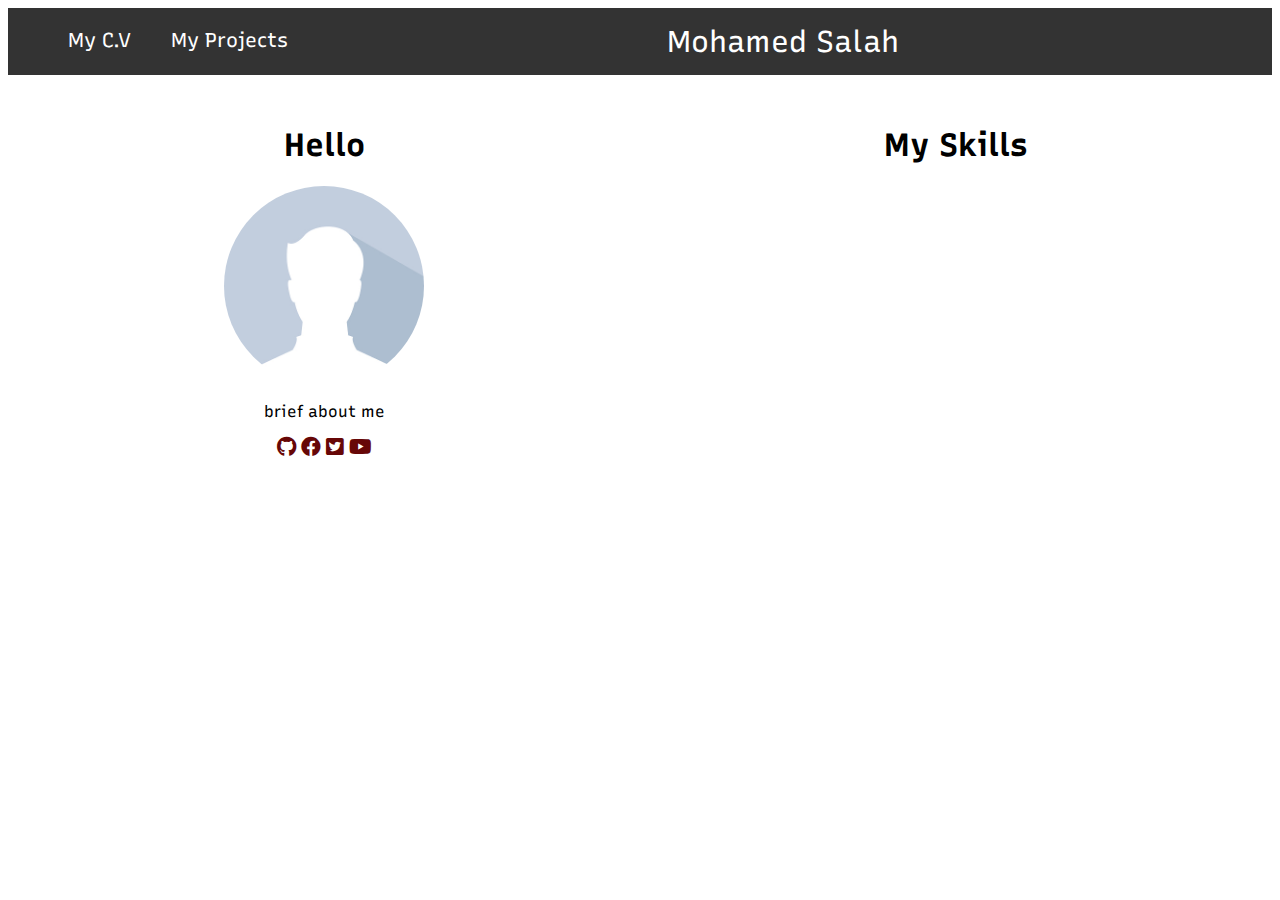
==== index.html @ bbc9cf9f "html+css  learning" ====
<html>
    <head>
        <title>Mohamed Salah</title>
        <link href="https://fonts.googleapis.com/css2?family=Recursive&display=swap" rel="stylesheet">
        <link href="/css/all.css" rel="stylesheet">
        <link href="/css/fontawesome.css" rel="stylesheet">
        <link rel="stylesheet" href="css/style.css">
    </head>
    <body>
        <div>
            <ul class="ul-menu">
                <li class="li-menu"><a class="a-menu" href="index.html">My C.V</a></li>
                <li class="li-menu"><a class="a-menu" href="index.html">My Projects</a></li>
                <p class="title-menu">Mohamed Salah</p>
            </ul>
        </div>
        <div id="row1">
            <div class="column">
                <h1>My Skills</h1>
            </div>            
            <div class="column">
                <h1>Hello</h1>
                <img src="images/profile.jpg" class="profile" alt="profile">
                <p>brief about me</p>
                <div>
                    <a target="_blank" href="https://github.com/"><i class="fab fa-github social-icons"></i></a>
                    <a target="_blank" href="https://facebook.com/"><i class="fab fa-facebook social-icons"></i></a>
                    <a target="_blank" href="https://twitter.com/"><i class="fab fa-twitter-square social-icons"></i></a>
                    <a target="_blank" href="https://youtube.com/"><i class="fab fa-youtube social-icons"></i></a>
                </div>
            </div>

        </div>
    </body>
</html>
---- css/style.css ----
body {
    font-family: 'Recursive', sans-serif;
}
.ul-menu {
    background-color: #333; 
    color: #fff; 
    list-style-type: none;
}

.li-menu {
    float: left;
}

.title-menu {
    font-size: 30px;
    display: block;
    padding: 15px;
    text-align: center;
    font-family: 'Recursive', sans-serif;
}

.a-menu {
    text-decoration: none;
    color: #fff;
    font-size: 20px;
    display: block;
    padding: 20px;
}

a:hover {
    background-color: #000;
}

.column {
    width: 50%;
    float: right;
    text-align: center;
}

.profile {
    width: 200px;
    height: 200px;
    border-radius: 50%;
}

.social-icons {
    font-size: 20px;
    color: #670707;

}

a:hover {
    background-color: #fff;
}
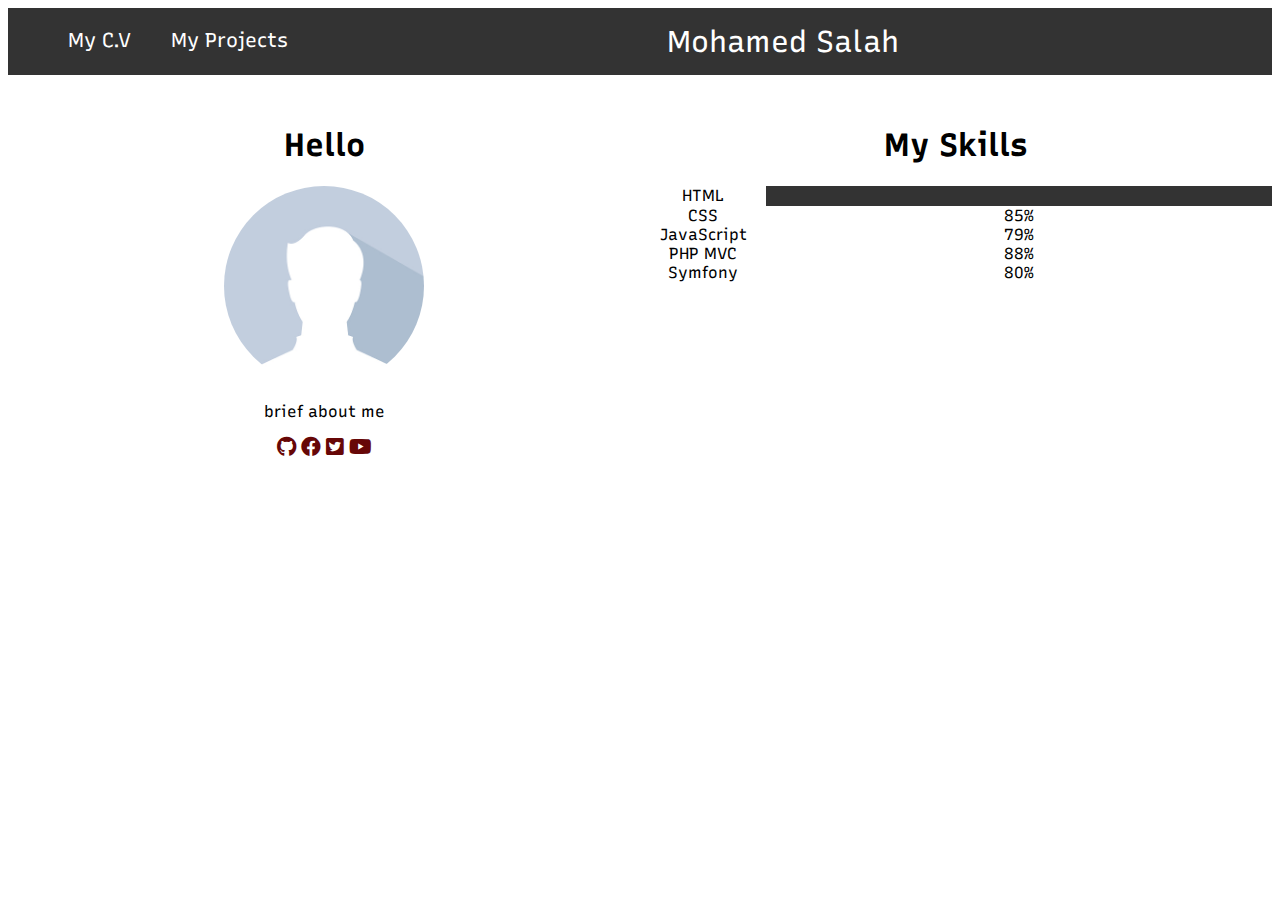
==== commit 5fb23e45: "adding main-bar" ====
--- a/index.html
+++ b/index.html
@@ -17,6 +17,31 @@
         <div id="row1">
             <div class="column">
                 <h1>My Skills</h1>
+                <div class="row">
+                    <div class="left">HTML</div>
+                    <div class="right">
+                        <li>
+                            <span class="main-bar"></span>
+                            <span class="html"></span>
+                        </li>
+                    </div>
+                </div>
+                <div class="row">
+                    <div class="left">CSS</div>
+                    <div class="right">85%</div>
+                </div>
+                <div class="row">
+                    <div class="left">JavaScript</div>
+                    <div class="right">79%</div>
+                </div>
+                <div class="row">
+                    <div class="left">PHP MVC</div>
+                    <div class="right">88%</div>
+                </div>
+                <div class="row">
+                    <div class="left">Symfony</div>
+                    <div class="right">80%</div>
+                </div>
             </div>            
             <div class="column">
                 <h1>Hello</h1>
--- a/css/style.css
+++ b/css/style.css
@@ -51,4 +51,30 @@
 
 a:hover {
     background-color: #fff;
+}
+
+.left {
+    width: 20%;
+    float: left;
+}
+
+.right {
+    width: 80%;
+    float: left;
+}
+
+.row:after {
+    display: table;
+    clear: both;
+    content: "";
+}
+
+.main-bar {
+    background-color: #333;
+    display: block;
+    height: 20px;
+}
+
+li {
+    list-style-type: none;
 }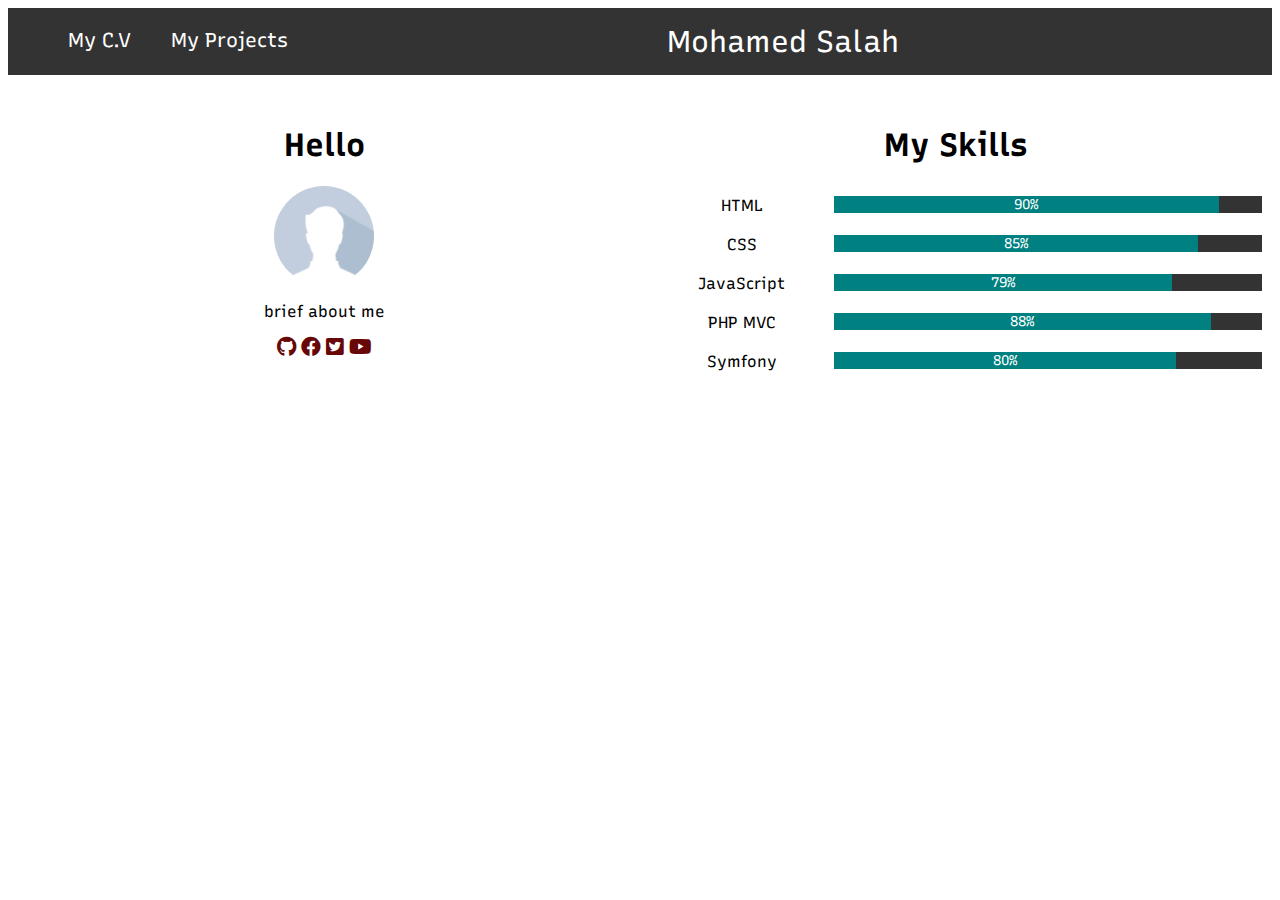
==== commit 2a57d4e6: "fix skills bar" ====
--- a/index.html
+++ b/index.html
@@ -21,26 +21,51 @@
                     <div class="left">HTML</div>
                     <div class="right">
                         <li>
-                            <span class="main-bar"></span>
-                            <span class="html"></span>
+                            <span class="main-bar">
+                                <span class="html"> 90% </span>
+                            </span>
                         </li>
                     </div>
                 </div>
                 <div class="row">
                     <div class="left">CSS</div>
-                    <div class="right">85%</div>
+                    <div class="right">
+                        <li>
+                            <span class="main-bar">
+                                <span class="css"> 85% </span>
+                            </span>
+                        </li>
+                    </div>
                 </div>
                 <div class="row">
                     <div class="left">JavaScript</div>
-                    <div class="right">79%</div>
+                    <div class="right">
+                        <li>
+                            <span class="main-bar">
+                                <span class="javascript"> 79% </span>
+                            </span>
+                        </li>
+                    </div>
                 </div>
                 <div class="row">
                     <div class="left">PHP MVC</div>
-                    <div class="right">88%</div>
+                    <div class="right">
+                        <li>
+                            <span class="main-bar">
+                                <span class="mvc"> 88% </span>
+                            </span>
+                        </li>
+                    </div>
                 </div>
                 <div class="row">
                     <div class="left">Symfony</div>
-                    <div class="right">80%</div>
+                    <div class="right">
+                        <li>
+                            <span class="main-bar">
+                                <span class="symfony"> 80% </span>
+                            </span>
+                        </li>
+                    </div>
                 </div>
             </div>            
             <div class="column">
--- a/css/style.css
+++ b/css/style.css
@@ -1,5 +1,6 @@
 body {
     font-family: 'Recursive', sans-serif;
+    list-style-type: none;
 }
 .ul-menu {
     background-color: #333; 
@@ -27,7 +28,7 @@
     padding: 20px;
 }
 
-a:hover {
+.a-menu:hover {
     background-color: #000;
 }
 
@@ -38,29 +39,28 @@
 }
 
 .profile {
-    width: 200px;
-    height: 200px;
+    width: 100px;
+    height: 100px;
     border-radius: 50%;
 }
 
 .social-icons {
     font-size: 20px;
     color: #670707;
-
-}
-
-a:hover {
-    background-color: #fff;
 }
 
 .left {
-    width: 20%;
+    width: 30%;
     float: left;
 }
 
 .right {
-    width: 80%;
+    width: 70%;
     float: left;
+}
+
+.row {
+    padding: 10px;
 }
 
 .row:after {
@@ -72,9 +72,34 @@
 .main-bar {
     background-color: #333;
     display: block;
-    height: 20px;
+    height: 17px;
 }
 
-li {
-    list-style-type: none;
-}+.main-bar span {
+    background-color:teal;
+    display: block;
+    height: 17px;
+    color: white;
+    font-size: 14px;
+}
+
+.html {
+    width: 90%;
+}
+
+.css {
+    width: 85%;
+}
+
+.javascript {
+    width: 79%;
+}
+
+.mvc {
+    width: 88%;
+}
+
+.symfony {
+    width: 80%;
+}
+
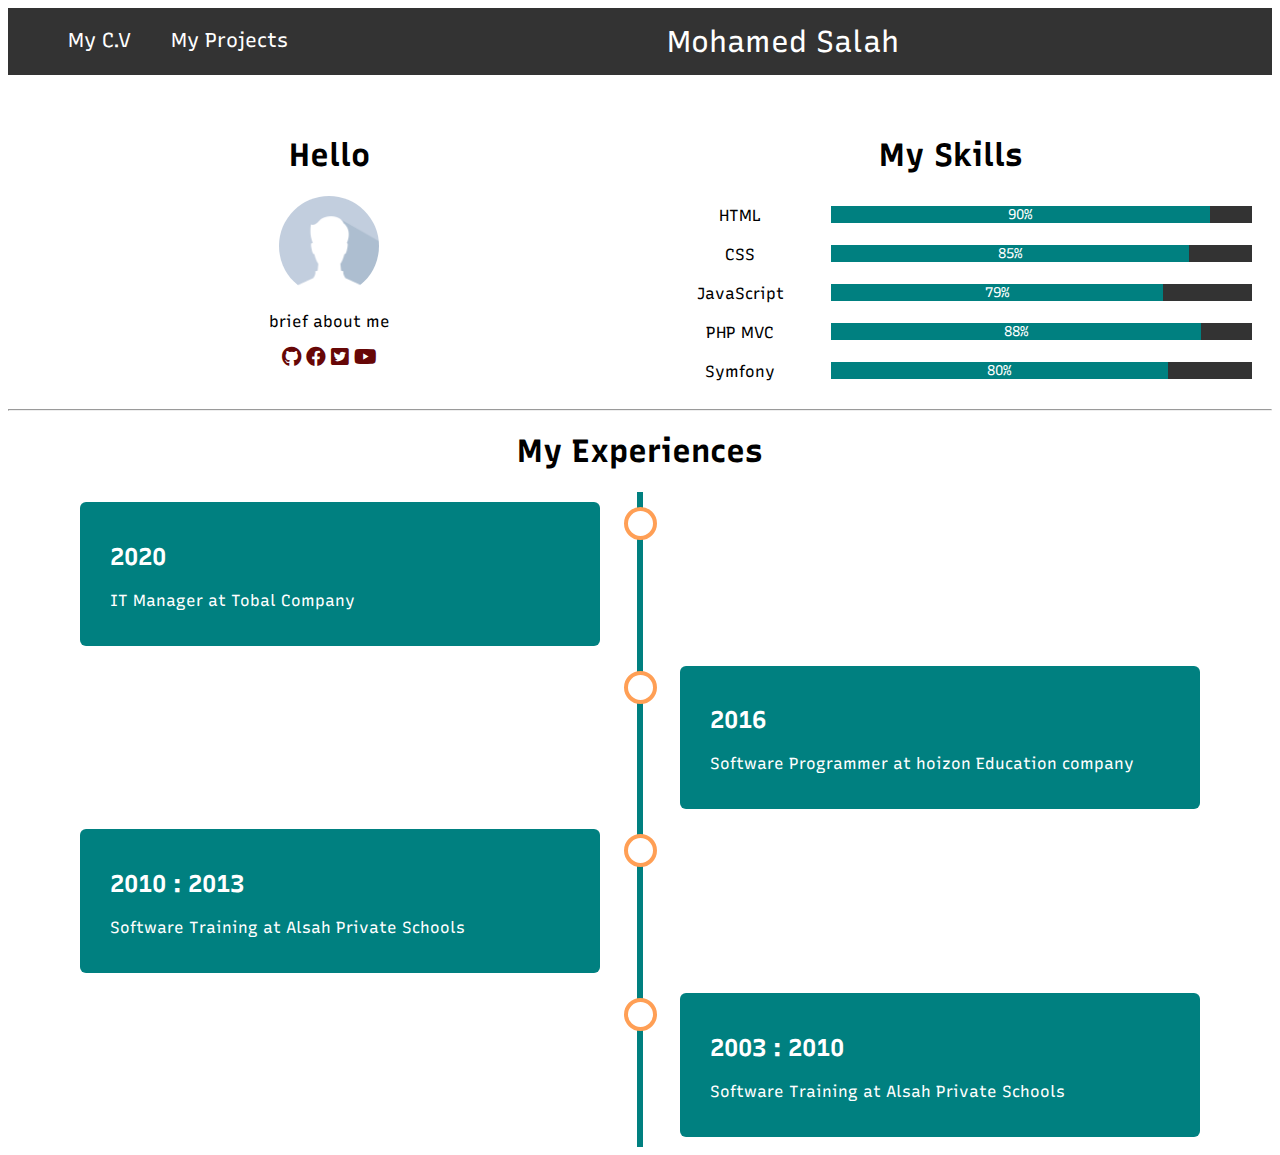
==== commit 044941a2: "add Experinces timeline" ====
--- a/index.html
+++ b/index.html
@@ -5,6 +5,7 @@
         <link href="/css/all.css" rel="stylesheet">
         <link href="/css/fontawesome.css" rel="stylesheet">
         <link rel="stylesheet" href="css/style.css">
+        <link rel="stylesheet" href="css/timeline.css">
     </head>
     <body>
         <div>
@@ -14,7 +15,19 @@
                 <p class="title-menu">Mohamed Salah</p>
             </ul>
         </div>
-        <div id="row1">
+        <div id="row1" class="row">
+            <div class="column">
+                <h1>Hello</h1>
+                <img src="images/profile.jpg" class="profile" alt="profile">
+                <p>brief about me</p>
+                <div>
+                    <a target="_blank" href="https://github.com/"><i class="fab fa-github social-icons"></i></a>
+                    <a target="_blank" href="https://facebook.com/"><i class="fab fa-facebook social-icons"></i></a>
+                    <a target="_blank" href="https://twitter.com/"><i class="fab fa-twitter-square social-icons"></i></a>
+                    <a target="_blank" href="https://youtube.com/"><i class="fab fa-youtube social-icons"></i></a>
+                </div>
+            </div>
+                        
             <div class="column">
                 <h1>My Skills</h1>
                 <div class="row">
@@ -68,18 +81,34 @@
                     </div>
                 </div>
             </div>            
-            <div class="column">
-                <h1>Hello</h1>
-                <img src="images/profile.jpg" class="profile" alt="profile">
-                <p>brief about me</p>
-                <div>
-                    <a target="_blank" href="https://github.com/"><i class="fab fa-github social-icons"></i></a>
-                    <a target="_blank" href="https://facebook.com/"><i class="fab fa-facebook social-icons"></i></a>
-                    <a target="_blank" href="https://twitter.com/"><i class="fab fa-twitter-square social-icons"></i></a>
-                    <a target="_blank" href="https://youtube.com/"><i class="fab fa-youtube social-icons"></i></a>
+        </div>
+        <hr />
+        <h1 style="text-align: center;">My Experiences</h1>
+        <div class="timeline">
+            <div class="container left-timeline">
+                <div class="content">
+                <h2>2020</h2>
+                <p>IT Manager at Tobal Company</p>
                 </div>
             </div>
-
-        </div>
+            <div class="container right-timeline">
+                <div class="content">
+                <h2>2016</h2>
+                <p>Software Programmer at hoizon Education company</p>
+                </div>
+            </div>
+            <div class="container left-timeline">
+                <div class="content">
+                <h2>2010 : 2013</h2>
+                <p>Software Training at Alsah Private Schools</p>
+                </div>
+            </div> 
+            <div class="container right-timeline">
+                <div class="content">
+                <h2>2003 : 2010</h2>
+                <p>Software Training at Alsah Private Schools</p>
+                </div>
+            </div>       
+        </div>         
     </body>
 </html>--- a/css/style.css
+++ b/css/style.css
@@ -12,14 +12,6 @@
     float: left;
 }
 
-.title-menu {
-    font-size: 30px;
-    display: block;
-    padding: 15px;
-    text-align: center;
-    font-family: 'Recursive', sans-serif;
-}
-
 .a-menu {
     text-decoration: none;
     color: #fff;
@@ -32,9 +24,17 @@
     background-color: #000;
 }
 
+.title-menu {
+    font-size: 30px;
+    display: block;
+    padding: 15px;
+    text-align: center;
+    font-family: 'Recursive', sans-serif;
+}
+
 .column {
     width: 50%;
-    float: right;
+    float: left;
     text-align: center;
 }
 
@@ -85,21 +85,81 @@
 
 .html {
     width: 90%;
+    animation: html 3s;
 }
 
 .css {
     width: 85%;
+    animation: css 3s;
 }
 
 .javascript {
     width: 79%;
+    animation: javascript 3s;
 }
 
 .mvc {
     width: 88%;
+    animation: mvc 3s;
 }
 
 .symfony {
     width: 80%;
+    animation: symfony 3s;
 }
 
+@keyframes html {
+    0% {
+      width: 0%;
+      background-color: rgb(255, 246, 127);  
+    }
+    100% {
+        width: 90%;
+        background-color: rgb(127, 214, 255);   
+      }
+}
+
+@keyframes css {
+    0% {
+      width: 0%;
+      background-color: rgb(255, 246, 127);  
+    }
+    100% {
+        width: 85%;
+        background-color: rgb(127, 214, 255);   
+      }
+}
+
+@keyframes javascript {
+    0% {
+      width: 0%;
+      background-color: rgb(255, 246, 127);  
+    }
+    100% {
+        width: 79%;
+        background-color: rgb(127, 214, 255);   
+      }
+}
+
+@keyframes mvc {
+    0% {
+      width: 0%;
+      background-color: rgb(255, 246, 127);  
+    }
+    100% {
+        width: 88%;
+        background-color: rgb(127, 214, 255);   
+      }
+}
+
+@keyframes symfony {
+    0% {
+      width: 0%;
+      background-color: rgb(255, 246, 127);  
+    }
+    100% {
+        width: 80%;
+        background-color: rgb(127, 214, 255);   
+      }
+}
+
--- a/css/timeline.css
+++ b/css/timeline.css
@@ -0,0 +1,128 @@
+* {
+  box-sizing: border-box;
+}
+/* The actual timeline (the vertical ruler) */
+.timeline {
+  position: relative;
+  max-width: 1200px;
+  margin: 0 auto;
+}
+
+/* The actual timeline (the vertical ruler) */
+.timeline::after {
+  content: '';
+  position: absolute;
+  width: 6px;
+  background-color: teal;
+  top: 0;
+  bottom: 0;
+  left: 50%;
+  margin-left: -3px;
+}
+
+/* Container around content */
+.container {
+  padding: 10px 40px;
+  position: relative;
+  background-color: inherit;
+  width: 50%;
+}
+
+/* The circles on the timeline */
+.container::after {
+  content: '';
+  position: absolute;
+  width: 25px;
+  height: 25px;
+  right: -17px;
+  background-color: white;
+  border: 4px solid #FF9F55;
+  top: 15px;
+  border-radius: 50%;
+  z-index: 1;
+}
+
+/* Place the container to the left */
+.left-timeline {
+  left: 0;
+}
+
+/* Place the container to the right */
+.right-timeline {
+  left: 50%;
+}
+
+/* Add arrows to the left container (pointing right) */
+.left-timeline::before {
+  content: " ";
+  height: 0;
+  position: absolute;
+  top: 22px;
+  width: 0;
+  z-index: 1;
+  right: 30px;
+  border: medium solid white;
+  border-width: 10px 0 10px 10px;
+  border-color: transparent transparent transparent white;
+}
+
+/* Add arrows to the right container (pointing left-timeline) */
+.right-timeline::before {
+  content: " ";
+  height: 0;
+  position: absolute;
+  top: 22px;
+  width: 0;
+  z-index: 1;
+  left: 30px;
+  border: medium solid white;
+  border-width: 10px 10px 10px 0;
+  border-color: transparent white transparent transparent;
+}
+
+/* Fix the circle for containers on the right side */
+.right-timeline::after {
+  left: -16px;
+}
+
+/* The actual content */
+.content {
+  padding: 20px 30px;
+  background-color: teal;
+  position: relative;
+  border-radius: 6px;
+  color: white;
+}
+
+/* Media queries - Responsive timeline on screens less than 600px wide */
+@media screen and (max-width: 600px) {
+/* Place the timelime to the left */
+  .timeline::after {
+    left: 31px;
+  }
+
+/* Full-width containers */
+  .container {
+    width: 100%;
+    padding-left: 70px;
+    padding-right: 25px;
+  }
+
+/* Make sure that all arrows are pointing leftwards */
+  .container::before {
+    left: 60px;
+    border: medium solid white;
+    border-width: 10px 10px 10px 0;
+    border-color: transparent white transparent transparent;
+  }
+
+/* Make sure all circles are at the same spot */
+  .left-timeline::after, .right::after {
+    left: 15px;
+  }
+
+/* Make all right containers behave like the left ones */
+  .right-timeline {
+    left: 0%;
+  }
+}
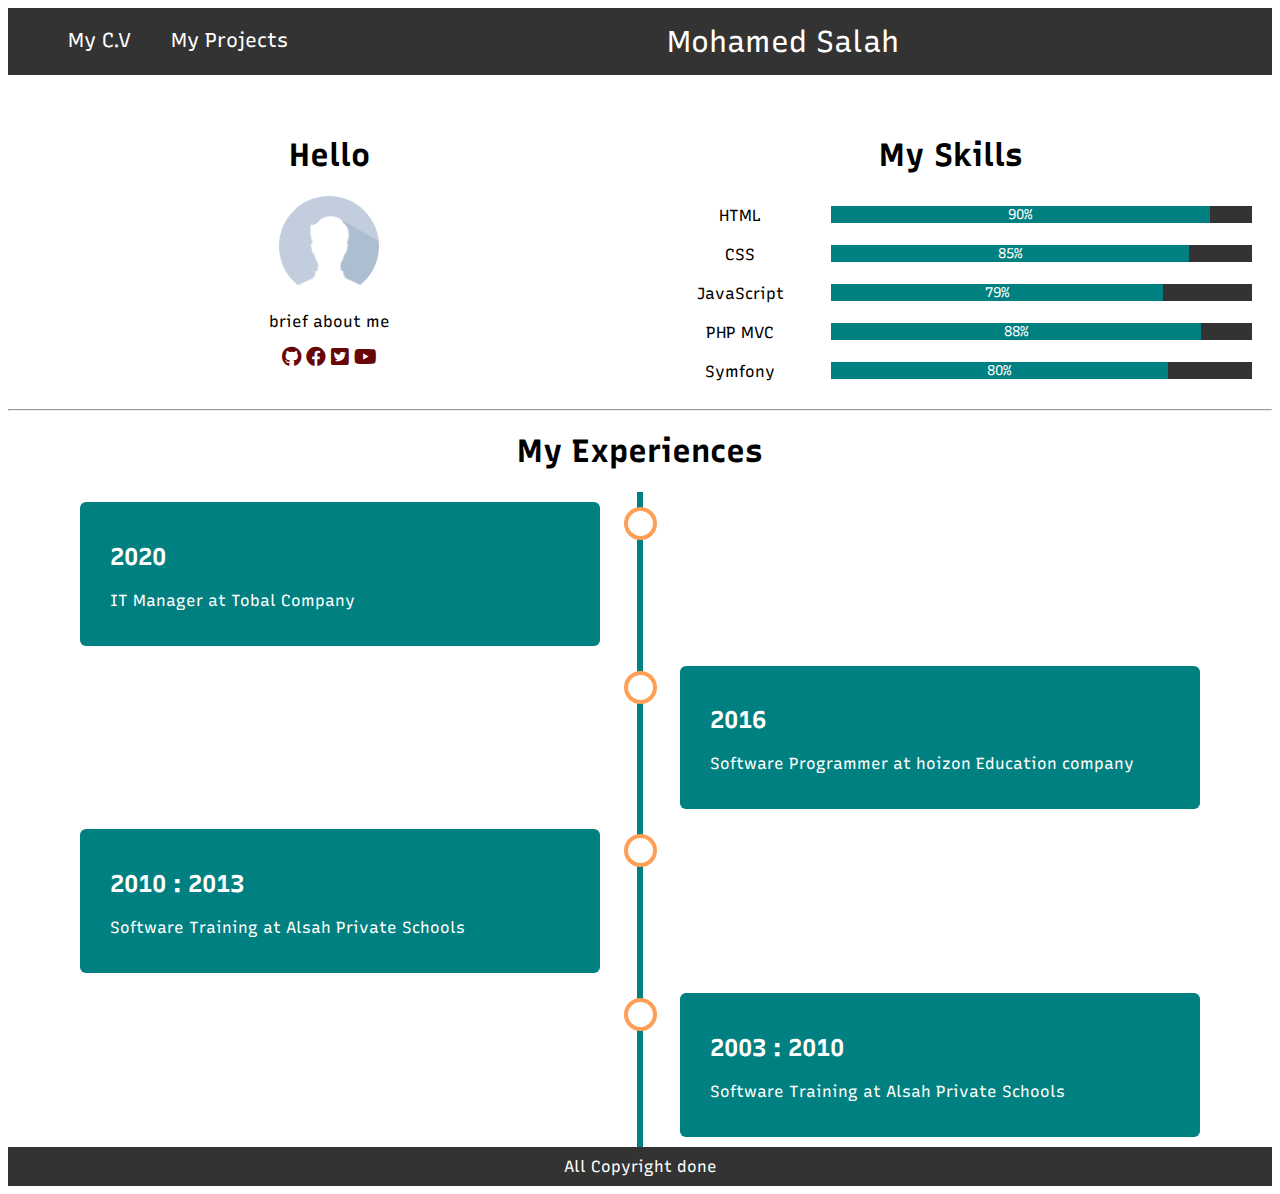
==== commit e769a32a: "add Footer" ====
--- a/index.html
+++ b/index.html
@@ -2,8 +2,8 @@
     <head>
         <title>Mohamed Salah</title>
         <link href="https://fonts.googleapis.com/css2?family=Recursive&display=swap" rel="stylesheet">
-        <link href="/css/all.css" rel="stylesheet">
-        <link href="/css/fontawesome.css" rel="stylesheet">
+        <link rel="stylesheet" href="css/all.css">
+        <link rel="stylesheet" href="css/fontawesome.css">
         <link rel="stylesheet" href="css/style.css">
         <link rel="stylesheet" href="css/timeline.css">
     </head>
@@ -109,6 +109,7 @@
                 <p>Software Training at Alsah Private Schools</p>
                 </div>
             </div>       
-        </div>         
+        </div>  
+        <div class="footer"> All Copyright done </div>       
     </body>
 </html>--- a/css/style.css
+++ b/css/style.css
@@ -163,3 +163,10 @@
       }
 }
 
+.footer {
+    background-color: #333; 
+    color: #fff; 
+    text-align: center;
+    padding: 10px;
+}
+
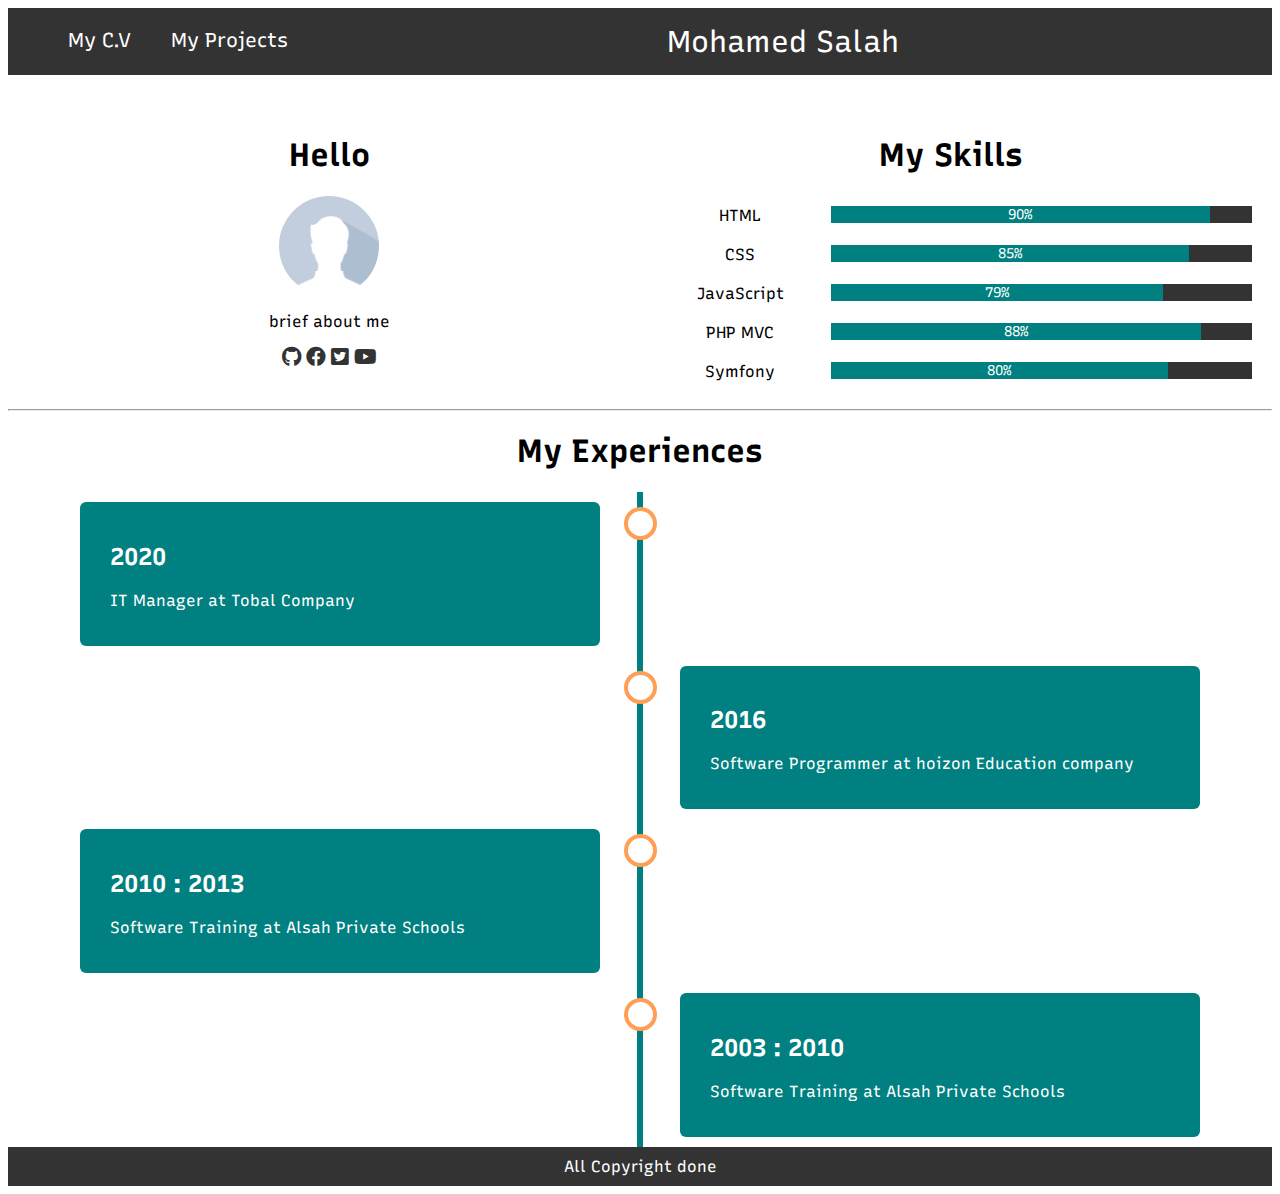
==== commit 91faae05: "add @media to responsive screen" ====
--- a/index.html
+++ b/index.html
@@ -11,7 +11,7 @@
         <div>
             <ul class="ul-menu">
                 <li class="li-menu"><a class="a-menu" href="index.html">My C.V</a></li>
-                <li class="li-menu"><a class="a-menu" href="index.html">My Projects</a></li>
+                <li class="li-menu"><a class="a-menu" href="projects.html">My Projects</a></li>
                 <p class="title-menu">Mohamed Salah</p>
             </ul>
         </div>
--- a/css/style.css
+++ b/css/style.css
@@ -46,7 +46,7 @@
 
 .social-icons {
     font-size: 20px;
-    color: #670707;
+    color: #333;
 }
 
 .left {
@@ -110,13 +110,13 @@
 
 @keyframes html {
     0% {
-      width: 0%;
-      background-color: rgb(255, 246, 127);  
-    }
-    100% {
-        width: 90%;
-        background-color: rgb(127, 214, 255);   
+        width: 0%;
+        background-color: rgb(255, 246, 127);  
       }
+      100% {
+          width: 90%;
+          background-color: rgb(127, 214, 255);   
+        }
 }
 
 @keyframes css {
@@ -170,3 +170,30 @@
     padding: 10px;
 }
 
+.project {
+    width: 300px;
+    float: left;
+    text-align: center;
+    width: 430px;
+
+}
+
+.project img {
+    width: 250px;
+    height: 150px;
+}
+
+@media screen and (max-width:800px) {
+    .column {
+        width:100%;
+    }
+
+    .a-menu {
+    font-size: 15px;
+    padding: 18px;
+    }
+
+    .title-menu {
+    font-size: 20px;
+    }
+}--- a/css/timeline.css
+++ b/css/timeline.css
@@ -95,7 +95,7 @@
 }
 
 /* Media queries - Responsive timeline on screens less than 600px wide */
-@media screen and (max-width: 600px) {
+@media screen and (max-width: 800px) {
 /* Place the timelime to the left */
   .timeline::after {
     left: 31px;
@@ -117,7 +117,7 @@
   }
 
 /* Make sure all circles are at the same spot */
-  .left-timeline::after, .right::after {
+  .left-timeline::after, .right-timeline::after {
     left: 15px;
   }
 
